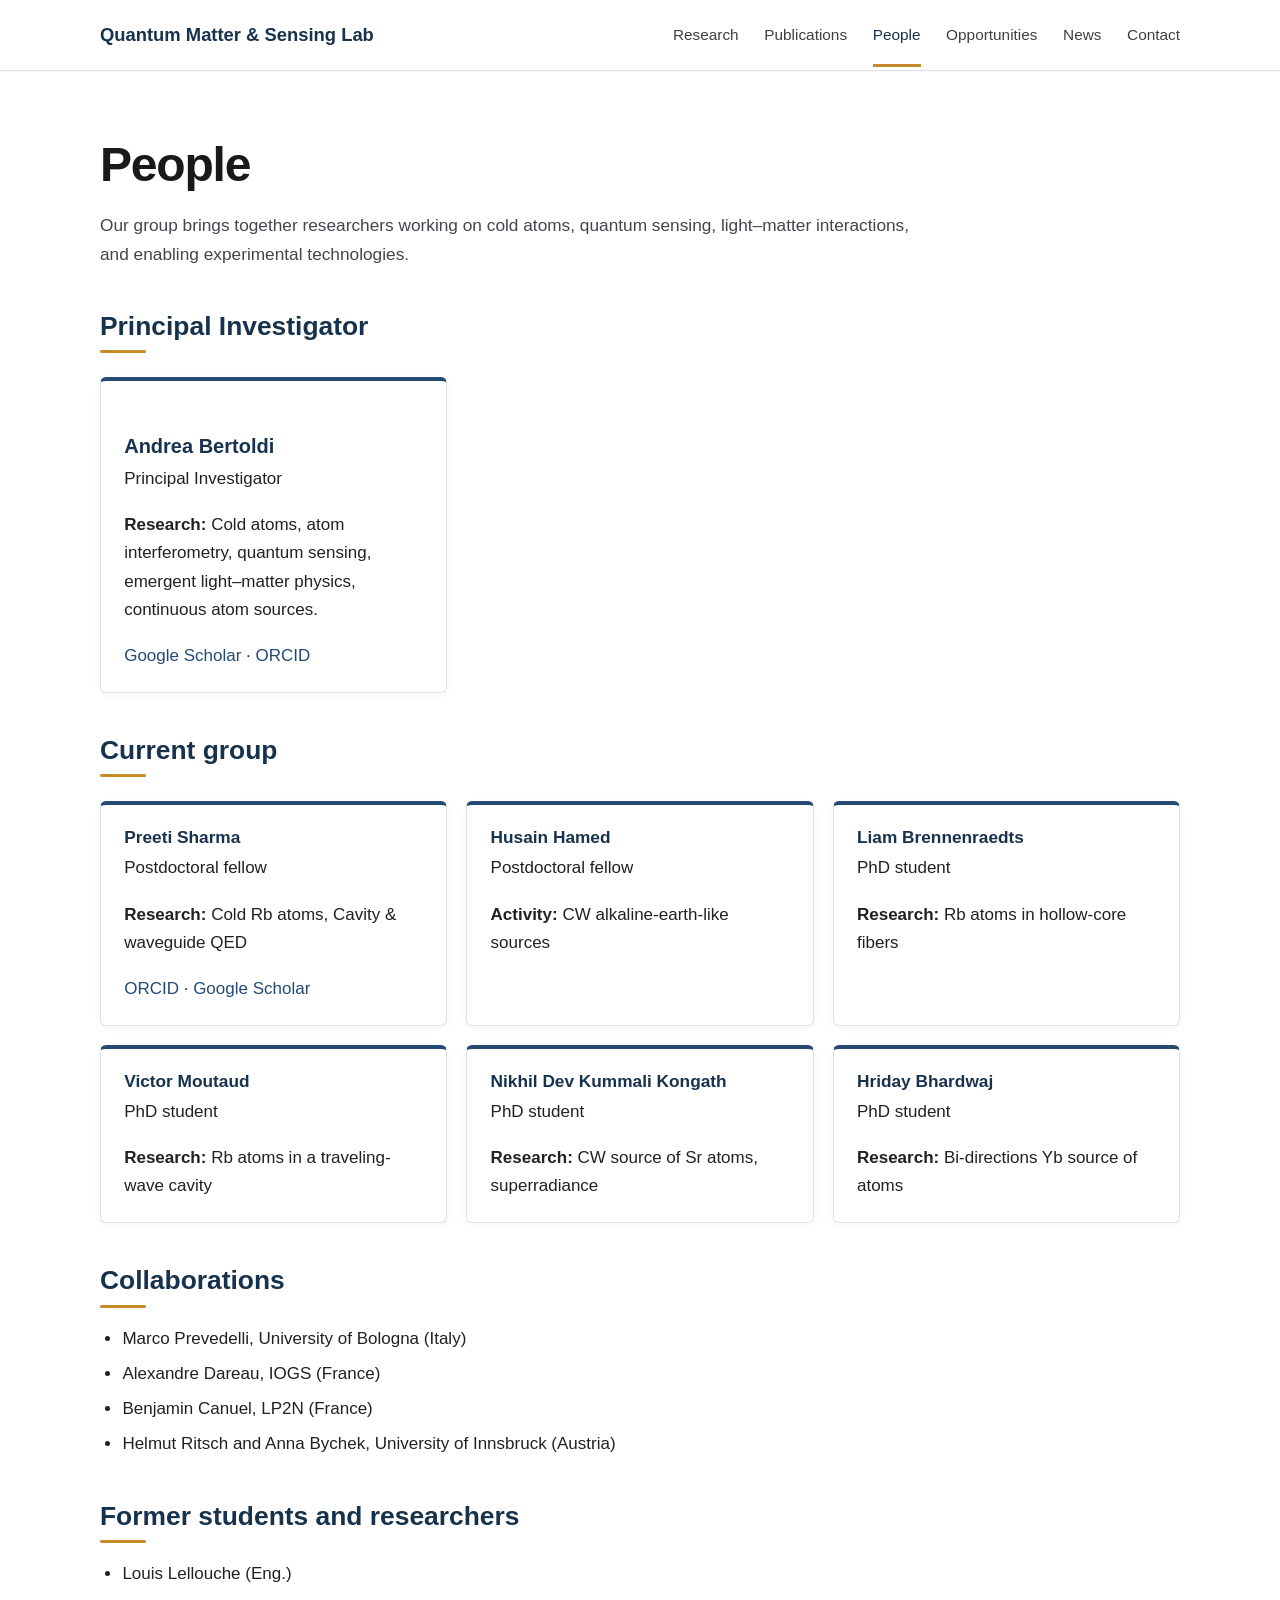
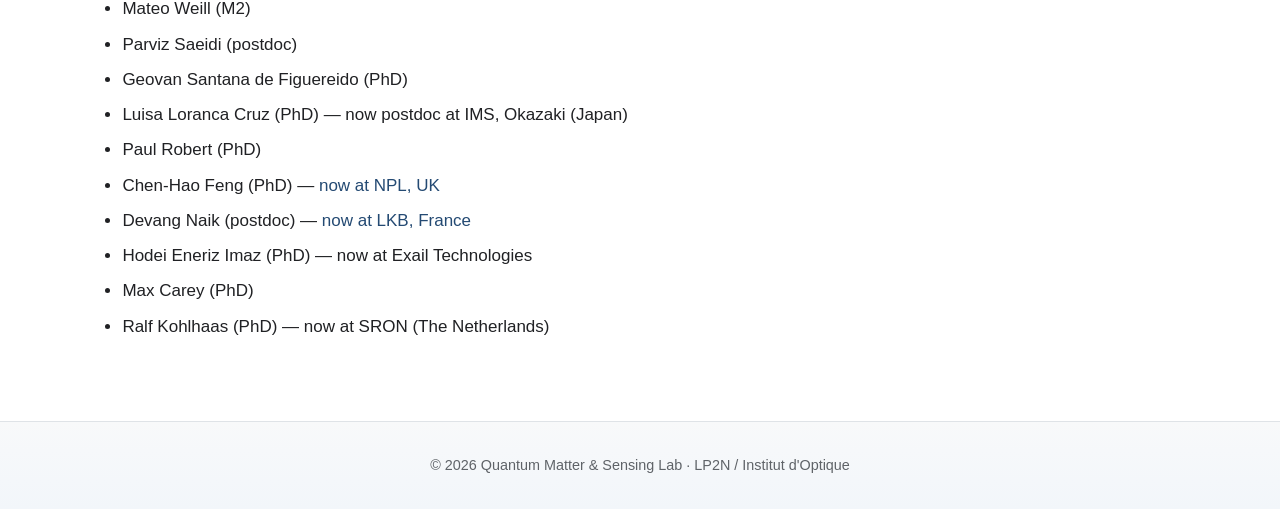
==== people.html @ 86fa2413 "Add files via upload" ====
<!DOCTYPE html>
<html lang="en">
<head>
    <meta charset="UTF-8" />
    <meta name="viewport" content="width=device-width, initial-scale=1.0" />
    <meta name="description" content="Members, collaborators, and alumni of the Quantum Matter & Sensing Lab." />
    <title>People – Quantum Matter & Sensing Lab</title>
    <link rel="stylesheet" href="assets/css/style.css" />
</head>
<body>
<header>
    <nav class="navbar">
        <a href="index.html" class="nav-logo">Quantum Matter & Sensing Lab</a>
        <ul class="nav-menu">
            <li><a href="research.html">Research</a></li>
<li><a href="publications.html">Publications</a></li>
<li><a href="people.html" class="active">People</a></li>
<li><a href="opportunities.html">Opportunities</a></li>
<li><a href="news.html">News</a></li>
<li><a href="contact.html">Contact</a></li>
        </ul>
    </nav>
</header>
<main>

<section class="section">
    <h1>People</h1>
    <p class="lead">Our group brings together researchers working on cold atoms, quantum sensing, light–matter interactions, and enabling experimental technologies.</p>

    <h2>Principal Investigator</h2>
    <div class="cards">
        <div class="card">
            <h3>Andrea Bertoldi</h3>
            <p>Principal Investigator</p>
            <p><strong>Research:</strong> Cold atoms, atom interferometry, quantum sensing, emergent light–matter physics, continuous atom sources.</p>
            <p>
                <a href="https://scholar.google.com/citations?user=MEzqBsoAAAAJ&hl=en">Google Scholar</a>
                · <a href="https://orcid.org/0000-0002-4839-0947">ORCID</a>
                <!-- · <a href="#">Institutional page</a> -->
            </p>
        </div>
    </div>

    <h2>Current group</h2>
    <div class="cards">
        <div class="card">
            <h4>Preeti Sharma</h4>
            <p>Postdoctoral fellow</p>
            <p><strong>Research:</strong> Cold Rb atoms, Cavity & waveguide QED</p>
            <p><a href="https://orcid.org/0000-0002-2395-3854">ORCID</a>
            · <a href="https://scholar.google.com/citations?hl=en&user=eHGH7G8AAAAJ">Google Scholar</a>
            <!-- · <a href="#">Profile</a></p> -->
        </div>

        <div class="card">
            <h4>Husain Hamed</h4>
            <p>Postdoctoral fellow</p>
            <p><strong>Activity:</strong> CW alkaline-earth-like sources</p>
            <!-- <p><a href="#">ORCID</a> · <a href="#">Profile</a></p> -->
        </div>

        <div class="card">
            <h4>Liam Brennenraedts</h4>
            <p>PhD student</p>
            <p><strong>Research:</strong> Rb atoms in hollow-core fibers</p>
            <!-- <p><a href="#">ORCID</a> · <a href="#">Google Scholar</a> · <a href="#">Profile</a></p> -->
        </div>

        <div class="card">
            <h4>Victor Moutaud</h4>
            <p>PhD student</p>
            <p><strong>Research:</strong> Rb atoms in a traveling-wave cavity</p>
            <!-- <p><a href="#">ORCID</a> · <a href="#">Google Scholar</a> · <a href="#">Profile</a></p> -->
        </div>

        <div class="card">
            <h4>Nikhil Dev Kummali Kongath</h4>
            <p>PhD student</p>
            <p><strong>Research:</strong> CW source of Sr atoms, superradiance</p>
            <!-- <p><a href="#">ORCID</a> · <a href="#">Google Scholar</a> · <a href="#">Profile</a></p> -->
        </div>

        <div class="card">
            <h4>Hriday Bhardwaj</h4>
            <p>PhD student</p>
            <p><strong>Research:</strong> Bi-directions Yb source of atoms</p>
            <!-- <p><a href="#">ORCID</a> · <a href="#">Google Scholar</a> · <a href="#">Profile</a></p> -->
        </div>

    </div>

    <h2>Collaborations</h2>
    <ul>
        <li>Marco Prevedelli, University of Bologna (Italy)</li>
        <li>Alexandre Dareau, IOGS (France)</li>
        <li>Benjamin Canuel, LP2N (France)</li>
        <li>Helmut Ritsch and Anna Bychek, University of Innsbruck (Austria)</li>
    </ul>

    <h2>Former students and researchers</h2>
    <ul>

        <li>Louis Lellouche (Eng.)</li>
        <li>Mateo Weill (M2)</li>
        <li>Parviz Saeidi (postdoc)</li>
        <li>Geovan Santana de Figuereido (PhD)</li>
        <li>Luisa Loranca Cruz (PhD) — now postdoc at IMS, Okazaki (Japan)</li>
        <li>Paul Robert (PhD)</li>
        <li>Chen-Hao Feng (PhD) — <a href="https://www.npl.co.uk/our-people/chen-hao-feng">now at NPL, UK</a></li>
        <li>Devang Naik (postdoc) — <a href="https://www.lkb.fr/laboratoire/membres/devang-naik/">now at LKB, France</a></li>
        <li>Hodei Eneriz Imaz (PhD) — now at Exail Technologies</li>
        <li>Max Carey (PhD)</li>
        <li>Ralf Kohlhaas (PhD) — now at SRON (The Netherlands)</li>
    </ul>
</section>

</main>
<footer>
    <p>&copy; 2026 Quantum Matter & Sensing Lab · LP2N / Institut d'Optique</p>
</footer>
</body>
</html>
---- assets/css/style.css ----
/* =========================================================
   Quantum Matter & Sensing Lab
   Clean academic website styling with restrained blue–gold accents
   ========================================================= */

:root {
    --text: #202124;
    --muted: #5f6368;

    --accent: #244a73;
    --accent-dark: #17324d;
    --accent-soft: #f2f6fa;

    --secondary: #c58b2a;
    --secondary-dark: #9a6b1e;
    --secondary-soft: #fbf6ea;

    --border: #dfe3e7;
    --soft-bg: #f8f9fa;

    --page-width: 1080px;
    --reading-width: 820px;
}

/* ---------- Base ---------- */

* {
    box-sizing: border-box;
}

html {
    scroll-behavior: smooth;
}

body {
    margin: 0;
    font-family:
        -apple-system,
        BlinkMacSystemFont,
        "Segoe UI",
        Roboto,
        Helvetica,
        Arial,
        sans-serif;
    font-size: 17px;
    line-height: 1.65;
    color: var(--text);
    background: #fff;
}

img {
    max-width: 100%;
    height: auto;
}

a {
    color: var(--accent);
    text-decoration: none;
}

a:hover,
a:focus {
    color: var(--accent-dark);
    text-decoration: underline;
}

p {
    margin: 0 0 1.15rem;
}

ul,
ol {
    padding-left: 1.4rem;
}

li {
    margin-bottom: 0.45rem;
}

h1,
h2,
h3,
h4,
h5 {
    line-height: 1.25;
    margin-top: 0;
    color: #17191b;
}

h1 {
    font-size: clamp(2rem, 4vw, 3rem);
    font-weight: 650;
    letter-spacing: -0.025em;
    margin-bottom: 1rem;
}

h2 {
    font-size: 1.65rem;
    font-weight: 650;
    margin-top: 2.6rem;
    margin-bottom: 0.9rem;
    color: var(--accent-dark);
}

.section h2::after {
    content: "";
    display: block;
    width: 46px;
    height: 3px;
    margin-top: 0.45rem;
    background: var(--secondary);
    border-radius: 2px;
}

h3 {
    font-size: 1.25rem;
    font-weight: 650;
    margin-top: 2rem;
    margin-bottom: 0.6rem;
    color: #23415d;
}

h4 {
    font-size: 1.08rem;
    margin-bottom: 0.35rem;
}

hr {
    border: 0;
    border-top: 1px solid var(--border);
    margin: 2.6rem 0;
}


/* ---------- Header / navigation ---------- */

header {
    background: #fff;
    border-bottom: 1px solid var(--border);
    box-shadow: 0 1px 0 rgba(23, 50, 77, 0.03);
}

.navbar {
    width: min(92%, var(--page-width));
    margin: 0 auto;
    min-height: 70px;
    display: flex;
    justify-content: space-between;
    align-items: center;
    gap: 2rem;
}

.nav-logo {
    color: var(--accent-dark);
    text-decoration: none;
    font-size: 1.15rem;
    font-weight: 700;
    white-space: nowrap;
}

.nav-logo:hover {
    color: var(--accent);
    text-decoration: none;
}

.nav-menu {
    list-style: none;
    display: flex;
    align-items: center;
    gap: 1.6rem;
    margin: 0;
    padding: 0;
}

.nav-menu li {
    margin: 0;
}

.nav-menu a {
    color: #3c4043;
    text-decoration: none;
    font-size: 0.96rem;
    font-weight: 500;
    padding: 24px 0 21px;
    border-bottom: 3px solid transparent;
}

.nav-menu a:hover,
.nav-menu a:focus {
    color: var(--accent);
    text-decoration: none;
}

.nav-menu a.active {
    color: var(--accent-dark);
    border-bottom-color: var(--secondary);
}


/* ---------- Hero ---------- */

.hero {
    padding: 4.6rem 4%;
    background: linear-gradient(135deg, var(--accent-soft) 0%, #ffffff 72%);
    border-bottom: 4px solid var(--secondary);
    text-align: left;
}

.hero > * {
    width: min(100%, var(--page-width));
    margin-left: auto;
    margin-right: auto;
}

.hero h1 {
    margin-bottom: 0.75rem;
    color: var(--accent-dark);
}

.hero p {
    max-width: 780px;
    color: #45494d;
    font-size: 1.15rem;
    line-height: 1.65;
    margin-bottom: 0;
}


/* ---------- Main sections ---------- */

.section {
    width: min(92%, var(--page-width));
    margin: 4rem auto;
}

.section > p {
    max-width: var(--reading-width);
}

.section h1 + p {
    font-size: 1.08rem;
    color: #41464b;
}

/* Makes long research prose more readable */
.section > h2 + p,
.section > h3 + p {
    max-width: var(--reading-width);
}


/* ---------- Research-topic blocks ---------- */

.research-topic {
    padding: 0 0 2rem 1.1rem;
    margin-bottom: 2.5rem;
    border-left: 3px solid var(--accent);
    border-bottom: 1px solid var(--border);
}

.research-topic:last-child {
    border-bottom: 0;
}

.research-topic p {
    max-width: var(--reading-width);
}


/* ---------- Cards / people ---------- */

.cards {
    display: grid;
    grid-template-columns: repeat(3, minmax(0, 1fr));
    gap: 1.2rem;
    margin-top: 1.5rem;
}

.card {
    border: 1px solid var(--border);
    border-top: 4px solid var(--accent);
    border-radius: 6px;
    padding: 1.35rem 1.45rem;
    background: #fff;
    box-shadow: 0 2px 8px rgba(23, 50, 77, 0.04);
}

.card h3,
.card h4 {
    margin-bottom: 0.35rem;
    color: var(--accent-dark);
}

.card p:last-child {
    margin-bottom: 0;
}


/* ---------- Publications ---------- */

.publication {
    max-width: 900px;
    padding: 1rem 0 1.15rem 0.8rem;
    border-left: 2px solid transparent;
    border-bottom: 1px solid #eceff1;
    transition: border-color 0.15s ease, background 0.15s ease;
}

.publication:hover {
    border-left-color: var(--secondary);
    background: linear-gradient(90deg, var(--secondary-soft), transparent 55%);
}

.publication:last-child {
    border-bottom: 0;
}

.publication strong {
    font-weight: 650;
}

.publication em {
    color: #45494d;
}

/* Compatibility with old publication markup.
   Prefer replacing <pre> gradually, but this prevents overflow meanwhile. */
pre {
    white-space: pre-wrap;
    overflow-wrap: anywhere;
    font-family: inherit;
    font-size: inherit;
    line-height: 1.55;
    margin: 0;
}


/* ---------- News ---------- */

.news-item {
    max-width: 850px;
    padding: 0 0 2rem;
    margin-bottom: 2rem;
    border-bottom: 1px solid var(--border);
}

.news-item time {
    display: block;
    color: var(--secondary-dark);
    font-size: 0.92rem;
    font-weight: 600;
    margin-bottom: 0.3rem;
}

.news-item h3 {
    margin: 0 0 0.6rem;
    color: var(--accent-dark);
}

.news-item img {
    display: block;
    margin-top: 1rem;
    border-radius: 4px;
}


/* ---------- Useful utility classes ---------- */

.lead {
    max-width: 800px;
    font-size: 1.18rem;
    color: #41464b;
}

.muted {
    color: var(--muted);
}

.small {
    font-size: 0.92rem;
}

.button-link {
    display: inline-block;
    margin-top: 0.5rem;
    padding: 0.55rem 0.9rem;
    border: 1px solid var(--accent);
    border-radius: 4px;
    font-size: 0.94rem;
}

.button-link:hover {
    color: #fff;
    background: var(--accent);
    text-decoration: none;
}


/* ---------- Contact ---------- */

.contact-details {
    max-width: 700px;
}

.map-container {
    width: 100%;
    max-width: 850px;
    aspect-ratio: 4 / 3;
    margin-top: 1.5rem;
}

.map-container iframe {
    width: 100%;
    height: 100%;
    border: 0;
}


/* ---------- Footer ---------- */

footer {
    margin-top: 5rem;
    padding: 2rem 4%;
    text-align: center;
    background: linear-gradient(180deg, var(--soft-bg) 0%, var(--accent-soft) 100%);
    border-top: 1px solid var(--border);
    color: var(--muted);
    font-size: 0.9rem;
}

footer p {
    margin: 0;
}


/* ---------- Mobile ---------- */

@media (max-width: 820px) {
    body {
        font-size: 16px;
    }

    .navbar {
        align-items: flex-start;
        flex-direction: column;
        gap: 0.4rem;
        padding: 1rem 0 0.7rem;
    }

    .nav-menu {
        width: 100%;
        overflow-x: auto;
        gap: 1.2rem;
        padding-bottom: 0.1rem;
    }

    .nav-menu a {
        display: block;
        padding: 0.45rem 0 0.55rem;
        white-space: nowrap;
    }

    .hero {
        padding: 3rem 4%;
    }

    .section {
        margin: 3rem auto;
    }

    .cards {
        grid-template-columns: repeat(2, minmax(0, 1fr));
    }
}

@media (max-width: 560px) {
    .hero {
        padding-top: 2.4rem;
        padding-bottom: 2.4rem;
    }

    .cards {
        grid-template-columns: 1fr;
    }

    h2 {
        font-size: 1.45rem;
    }

    .section {
        width: 90%;
    }
}


/* =========================================================
   Scientific figures and image layouts
   ========================================================= */

.hero-grid {
    width: min(92%, var(--page-width));
    margin: 0 auto;
    display: grid;
    grid-template-columns: minmax(0, 1.15fr) minmax(320px, 0.85fr);
    gap: 3rem;
    align-items: center;
}

.hero-grid > * {
    width: auto;
    margin: 0;
}

.hero-visual {
    margin: 0;
}

.hero-visual img {
    width: 100%;
    aspect-ratio: 4 / 3;
    object-fit: cover;
    display: block;
    border-radius: 8px;
    box-shadow: 0 8px 28px rgba(23, 50, 77, 0.14);
}

.hero-visual figcaption,
.figure figcaption {
    color: var(--muted);
    font-size: 0.86rem;
    line-height: 1.45;
    margin-top: 0.55rem;
}

.figure {
    max-width: 900px;
    margin: 2rem 0 2.5rem;
}

.figure img {
    display: block;
    width: 100%;
    height: auto;
    border: 1px solid var(--border);
    border-radius: 6px;
    background: #fff;
}

.figure-medium {
    max-width: 720px;
}

.figure-narrow {
    max-width: 560px;
}

.figure-small {
    max-width: 380px;
}

.figure-grid {
    max-width: 980px;
    display: grid;
    grid-template-columns: repeat(2, minmax(0, 1fr));
    gap: 1.4rem;
    margin: 2rem 0 2.7rem;
    align-items: start;
}

.figure-grid .figure {
    margin: 0;
}

.figure-grid img {
    width: 100%;
    height: auto;
    display: block;
    border: 1px solid var(--border);
    border-radius: 6px;
    background: #fff;
}

.visual-highlights {
    display: grid;
    grid-template-columns: repeat(3, minmax(0, 1fr));
    gap: 1.2rem;
    margin: 1.6rem 0 0;
}

.visual-highlight {
    margin: 0;
    border: 1px solid var(--border);
    border-radius: 7px;
    overflow: hidden;
    background: #fff;
    box-shadow: 0 2px 8px rgba(23, 50, 77, 0.04);
}

.visual-highlight img {
    width: 100%;
    aspect-ratio: 4 / 3;
    object-fit: cover;
    display: block;
}

.visual-highlight figcaption {
    padding: 0.8rem 0.9rem 0.9rem;
    color: #41464b;
    font-size: 0.88rem;
    line-height: 1.45;
}

.figure-placeholder {
    max-width: 900px;
    margin: 2rem 0 2.5rem;
    padding: 1.4rem 1.5rem;
    border: 1px dashed #b8c3cd;
    border-left: 4px solid var(--secondary);
    border-radius: 6px;
    background: var(--secondary-soft);
    color: #5b5140;
    font-size: 0.92rem;
}

.figure-placeholder code {
    color: var(--accent-dark);
}

@media (max-width: 820px) {
    .hero-grid {
        grid-template-columns: 1fr;
        gap: 1.8rem;
    }

    .hero-visual {
        max-width: 680px;
    }

    .visual-highlights {
        grid-template-columns: 1fr;
    }

    .visual-highlight {
        max-width: 680px;
    }

    .figure-grid {
        grid-template-columns: 1fr;
    }
}
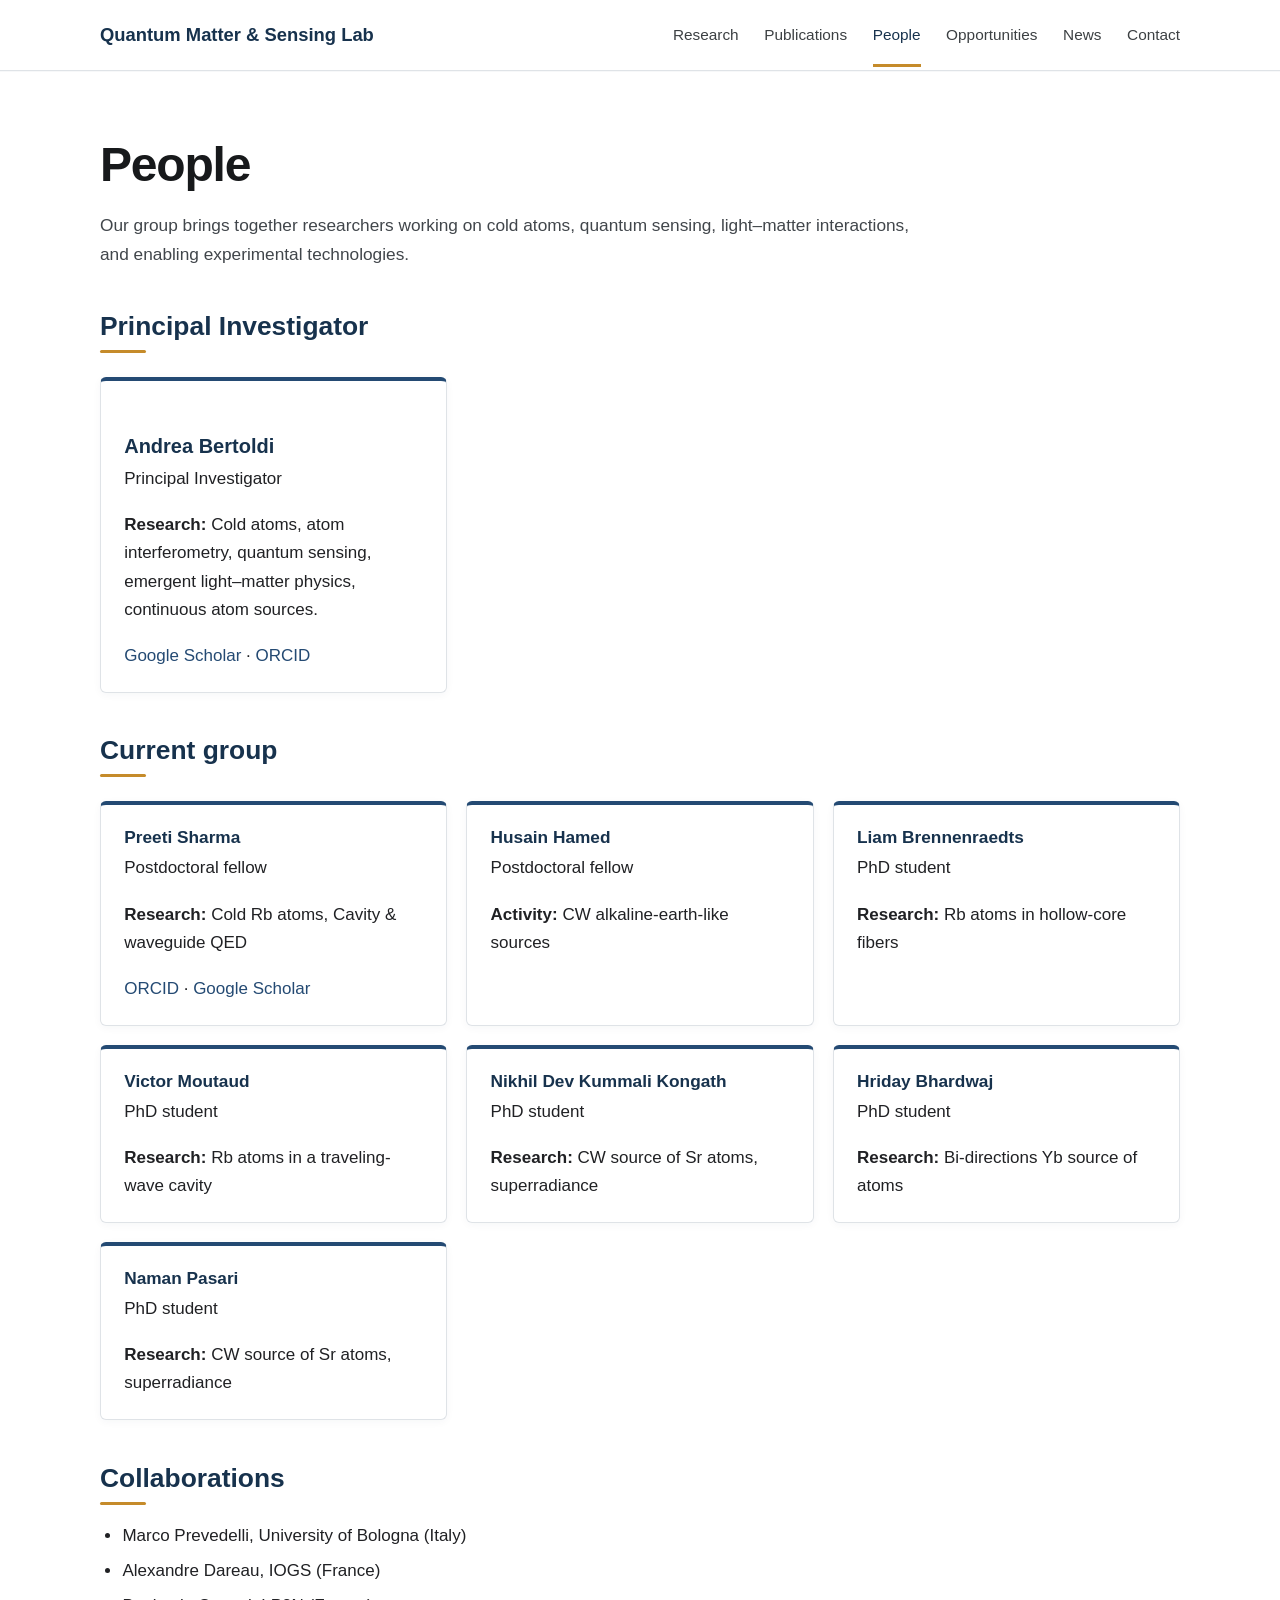
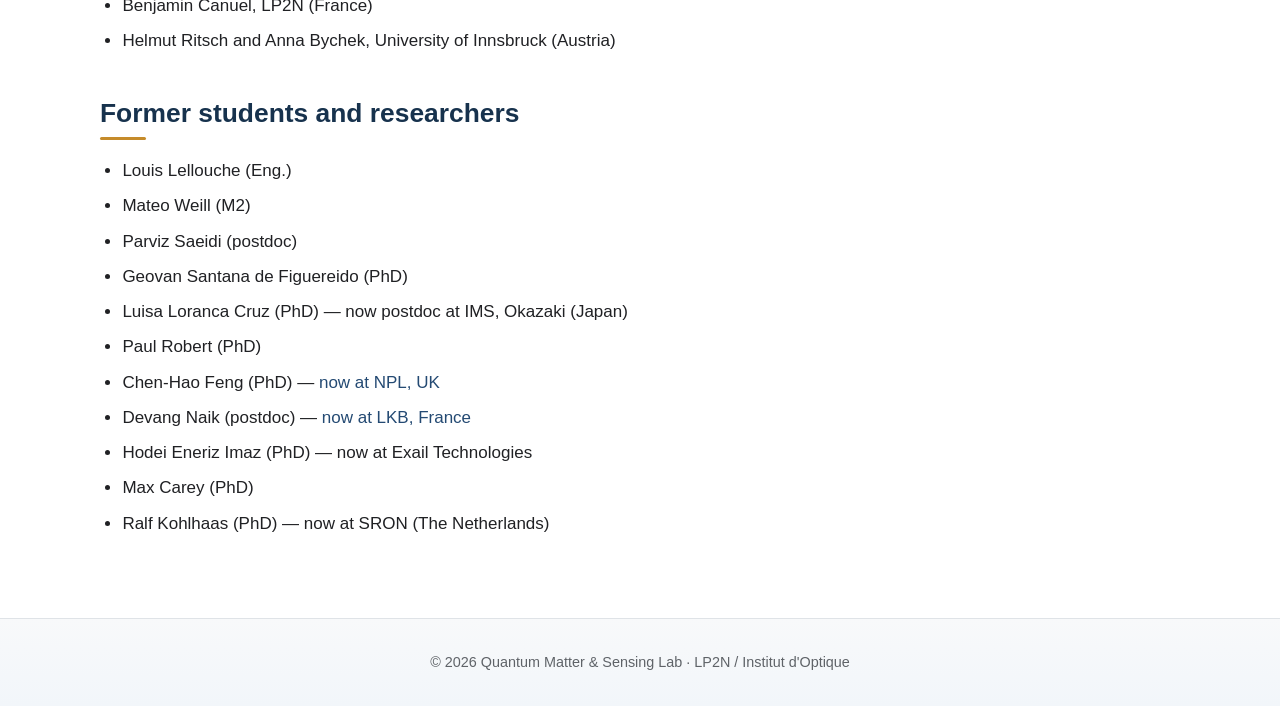
==== commit ecb6f4e6: "Add Naman Pasari's profile to people.html Added a new card for Naman Pasari with research details." ====
--- a/people.html
+++ b/people.html
@@ -87,6 +87,13 @@
             <!-- <p><a href="#">ORCID</a> · <a href="#">Google Scholar</a> · <a href="#">Profile</a></p> -->
         </div>
 
+        <div class="card">
+            <h4>Naman Pasari</h4>
+            <p>PhD student</p>
+            <p><strong>Research:</strong> CW source of Sr atoms, superradiance</p>
+            <!-- <p><a href="#">ORCID</a> · <a href="#">Google Scholar</a> · <a href="#">Profile</a></p> -->
+        </div>
+
     </div>
 
     <h2>Collaborations</h2>
